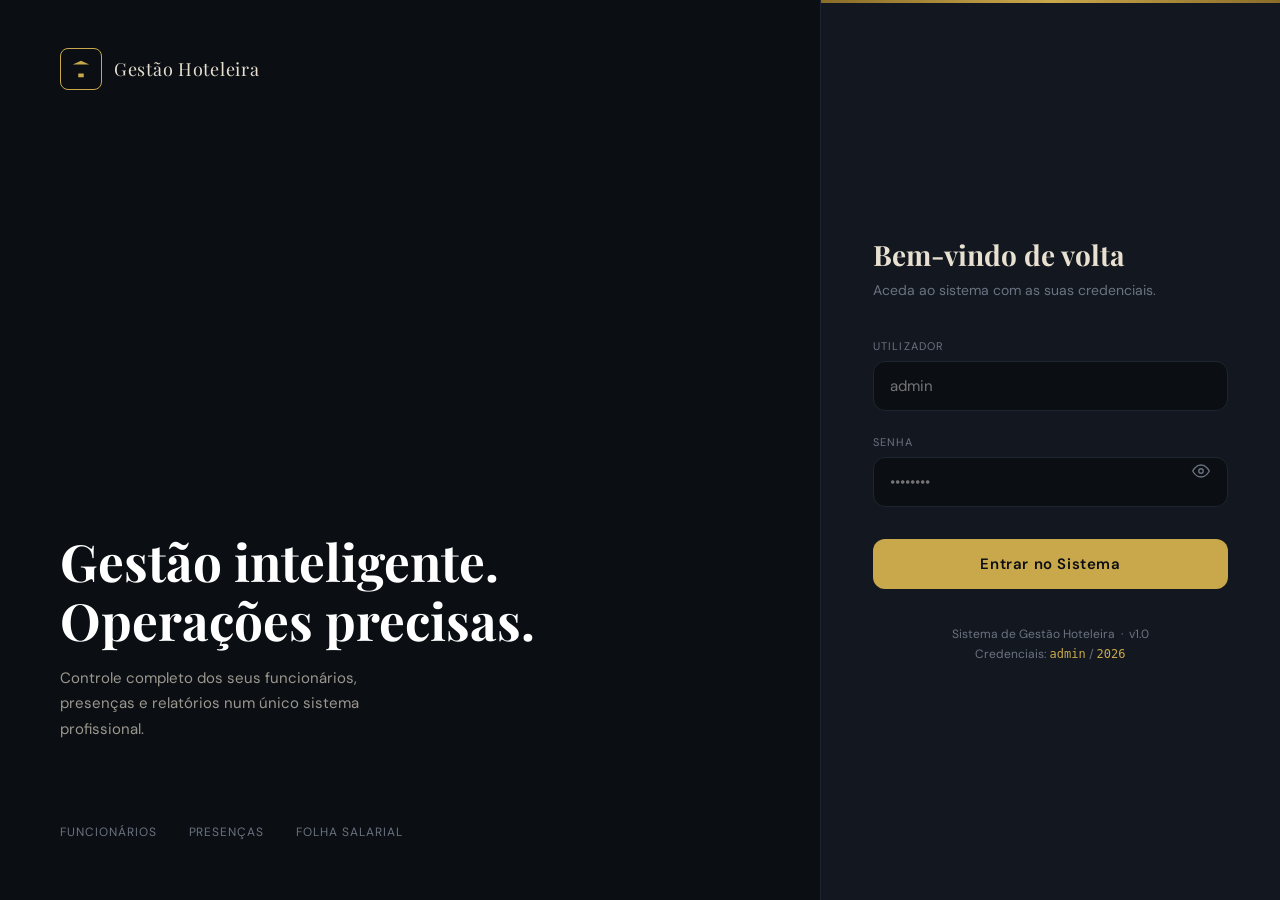
==== index.html @ 61be3314 "Add files via upload FRONT-END" ====
<!DOCTYPE html>
<html lang="pt">
<head>
  <meta charset="UTF-8"/>
  <meta name="viewport" content="width=device-width, initial-scale=1.0"/>
  <title>Gestão Hoteleira — Login</title>
  <link rel="stylesheet" href="login.css"/>
</head>
<body>

<!-- ── PAINEL ESQUERDO ── -->
<div class="left">
  <div class="left-badge">
    <div class="icon">
      <svg viewBox="0 0 24 24"><path d="M3 21h18M3 7l9-4 9 4M4 21V7M20 21V7M9 21v-4h6v4"/></svg>
    </div>
    <span>Gestão Hoteleira</span>
  </div>

  <div class="left-copy">
    <h1>Gestão inteligente.<br/>Operações precisas.</h1>
    <p>Controle completo dos seus funcionários, presenças e relatórios num único sistema profissional.</p>

    <div class="stat-row">
      <div class="stat"><strong>ㅤ</strong><span>Funcionários</span></div>
      <div class="stat"><strong>ㅤ</strong><span>Presenças</span></div>
      <div class="stat"><strong>ㅤ</strong><span>Folha Salarial</span></div>
    </div>
  </div>
</div>

<!-- ── PAINEL DIREITO (login form) ── -->
<div class="right">
  <div class="form-header">
    <h2>Bem‑vindo de volta</h2>
    <p>Aceda ao sistema com as suas credenciais.</p>
  </div>

  <div class="field">
    <label for="usuario">Utilizador</label>
    <input type="text" id="usuario" placeholder="admin" autocomplete="username"/>
  </div>

  <div class="field">
    <label for="senha">Senha</label>
    <input type="password" id="senha" placeholder="••••••••" autocomplete="current-password"/>
    <button class="toggle-pw" type="button" onclick="togglePw(this)" aria-label="Mostrar senha">
      <svg viewBox="0 0 24 24">
        <path d="M1 12s4-8 11-8 11 8 11 8-4 8-11 8-11-8-11-8z"/>
        <circle cx="12" cy="12" r="3"/>
      </svg>
    </button>
    <div class="error-msg" id="errMsg">Utilizador ou senha incorrectos.</div>
  </div>

  <button class="btn-login" id="btnLogin" onclick="doLogin()">
    <span>Entrar no Sistema</span>
    <div class="spinner"></div>
  </button>

  <p class="footer-note">
    Sistema de Gestão Hoteleira &nbsp;·&nbsp; v1.0<br/>
    Credenciais: <code>admin</code> / <code>2026</code>
  </p>
</div>

<script src="login.js"></script>
</body>
</html>
---- login.css ----
/* LOGIN.CSS — Hotel Management System */

@import url('https://fonts.googleapis.com/css2?family=Playfair+Display:wght@400;700&family=DM+Sans:wght@300;400;500;600&display=swap');

*, *::before, *::after { box-sizing: border-box; margin: 0; padding: 0; }

:root {
  --bg:       #0b0f14;
  --surface:  #131820;
  --border:   #1e2530;
  --gold:     #c9a84c;
  --gold-dim: #8a6c28;
  --text:     #e8e0d0;
  --muted:    #6b7280;
  --danger:   #e05252;
  --radius:   12px;
}

body {
  min-height: 100vh;
  background: var(--bg);
  display: flex;
  font-family: 'DM Sans', sans-serif;
  color: var(--text);
  overflow: hidden;
}

/* ── LEFT PANEL ── */
.left {
  flex: 1;
  position: relative;
  display: flex;
  flex-direction: column;
  justify-content: flex-end;
  padding: 60px;
  background:
    linear-gradient(160deg, rgba(11,15,20,0.0) 30%, rgba(11,15,20,0.85) 100%),
    url('https://images.unsplash.com/photo-1542314831-068cd1dbfeeb?w=900&q=80') center/cover no-repeat;
}

.left-badge {
  position: absolute;
  top: 48px;
  left: 60px;
  display: flex;
  align-items: center;
  gap: 12px;
}

.left-badge .icon {
  width: 42px; height: 42px;
  border: 1.5px solid var(--gold);
  border-radius: 8px;
  display: grid;
  place-items: center;
}

.left-badge .icon svg { width: 22px; fill: var(--gold); }

.left-badge span {
  font-family: 'Playfair Display', serif;
  font-size: 18px;
  letter-spacing: 0.04em;
  color: var(--text);
}

.left-copy h1 {
  font-family: 'Playfair Display', serif;
  font-size: clamp(2rem, 4vw, 3.2rem);
  line-height: 1.15;
  margin-bottom: 16px;
  color: #fff;
}

.left-copy p {
  font-size: 15px;
  color: rgba(232,224,208,0.65);
  max-width: 360px;
  line-height: 1.7;
}

.stat-row {
  display: flex;
  gap: 32px;
  margin-top: 40px;
}

.stat { display: flex; flex-direction: column; gap: 4px; }
.stat strong { font-size: 28px; color: var(--gold); font-weight: 600; }
.stat span   { font-size: 12px; color: var(--muted); letter-spacing: 0.08em; text-transform: uppercase; }

/* ── RIGHT PANEL ── */
.right {
  width: 460px;
  background: var(--surface);
  border-left: 1px solid var(--border);
  display: flex;
  flex-direction: column;
  justify-content: center;
  padding: 64px 52px;
  position: relative;
  animation: slideIn .5s ease both;
}

.right::before {
  content: '';
  position: absolute;
  top: 0; left: 0; right: 0;
  height: 3px;
  background: linear-gradient(90deg, var(--gold-dim), var(--gold), var(--gold-dim));
}

/* ── FORM ── */
.form-header { margin-bottom: 40px; }
.form-header h2 {
  font-family: 'Playfair Display', serif;
  font-size: 28px;
  margin-bottom: 8px;
}
.form-header p { font-size: 14px; color: var(--muted); }

label {
  display: block;
  font-size: 11px;
  letter-spacing: 0.1em;
  text-transform: uppercase;
  color: var(--muted);
  margin-bottom: 8px;
}

.field { margin-bottom: 24px; position: relative; }

input {
  width: 100%;
  background: var(--bg);
  border: 1px solid var(--border);
  border-radius: var(--radius);
  color: var(--text);
  font-family: 'DM Sans', sans-serif;
  font-size: 15px;
  padding: 14px 16px;
  outline: none;
  transition: border-color .2s, box-shadow .2s;
}

input:focus {
  border-color: var(--gold);
  box-shadow: 0 0 0 3px rgba(201,168,76,.12);
}

input.error { border-color: var(--danger); }

/* ── PASSWORD TOGGLE ── */
.toggle-pw {
  position: absolute;
  right: 14px;
  top: 50%;
  transform: translateY(-50%);
  background: none;
  border: none;
  cursor: pointer;
  color: var(--muted);
  padding: 4px;
  display: flex;
  align-items: center;
  transition: color .15s;
}
.toggle-pw:hover { color: var(--gold); }
.toggle-pw svg { width: 18px; stroke: currentColor; fill: none; stroke-width: 1.8; }

/* ── ERROR MSG ── */
.error-msg {
  font-size: 12px;
  color: var(--danger);
  margin-top: 6px;
  display: none;
}
.error-msg.show { display: block; }

/* ── BUTTON ── */
.btn-login {
  width: 100%;
  padding: 15px;
  background: var(--gold);
  color: #0b0f14;
  border: none;
  border-radius: var(--radius);
  font-family: 'DM Sans', sans-serif;
  font-size: 15px;
  font-weight: 600;
  letter-spacing: 0.04em;
  cursor: pointer;
  margin-top: 8px;
  position: relative;
  overflow: hidden;
  transition: background .2s, transform .1s;
}
.btn-login:hover  { background: #dbbf6a; }
.btn-login:active { transform: scale(.98); }

.btn-login .spinner {
  display: none;
  width: 18px; height: 18px;
  border: 2px solid rgba(11,15,20,.3);
  border-top-color: #0b0f14;
  border-radius: 50%;
  animation: spin .7s linear infinite;
  position: absolute;
  top: 50%; left: 50%;
  transform: translate(-50%,-50%);
}
.btn-login.loading span   { opacity: 0; }
.btn-login.loading .spinner { display: block; }

/* ── FOOTER ── */
.footer-note {
  margin-top: 36px;
  font-size: 12px;
  color: var(--muted);
  text-align: center;
  line-height: 1.6;
}

.footer-note code { color: var(--gold); }

/* ── ANIMATIONS ── */
.shake { animation: shake .35s ease; }

@keyframes spin {
  to { transform: translate(-50%,-50%) rotate(360deg); }
}

@keyframes shake {
  0%,100% { transform: translateX(0); }
  20%     { transform: translateX(-8px); }
  40%     { transform: translateX(8px); }
  60%     { transform: translateX(-5px); }
  80%     { transform: translateX(5px); }
}

@keyframes slideIn {
  from { opacity: 0; transform: translateX(30px); }
  to   { opacity: 1; transform: translateX(0); }
}

/* ── RESPONSIVE ── */
@media (max-width: 820px) {
  body { flex-direction: column; }
  .left { min-height: 260px; padding: 40px 28px; }
  .left-badge { top: 28px; left: 28px; }
  .left-copy h1 { font-size: 1.8rem; }
  .right { width: 100%; padding: 48px 28px; }
}
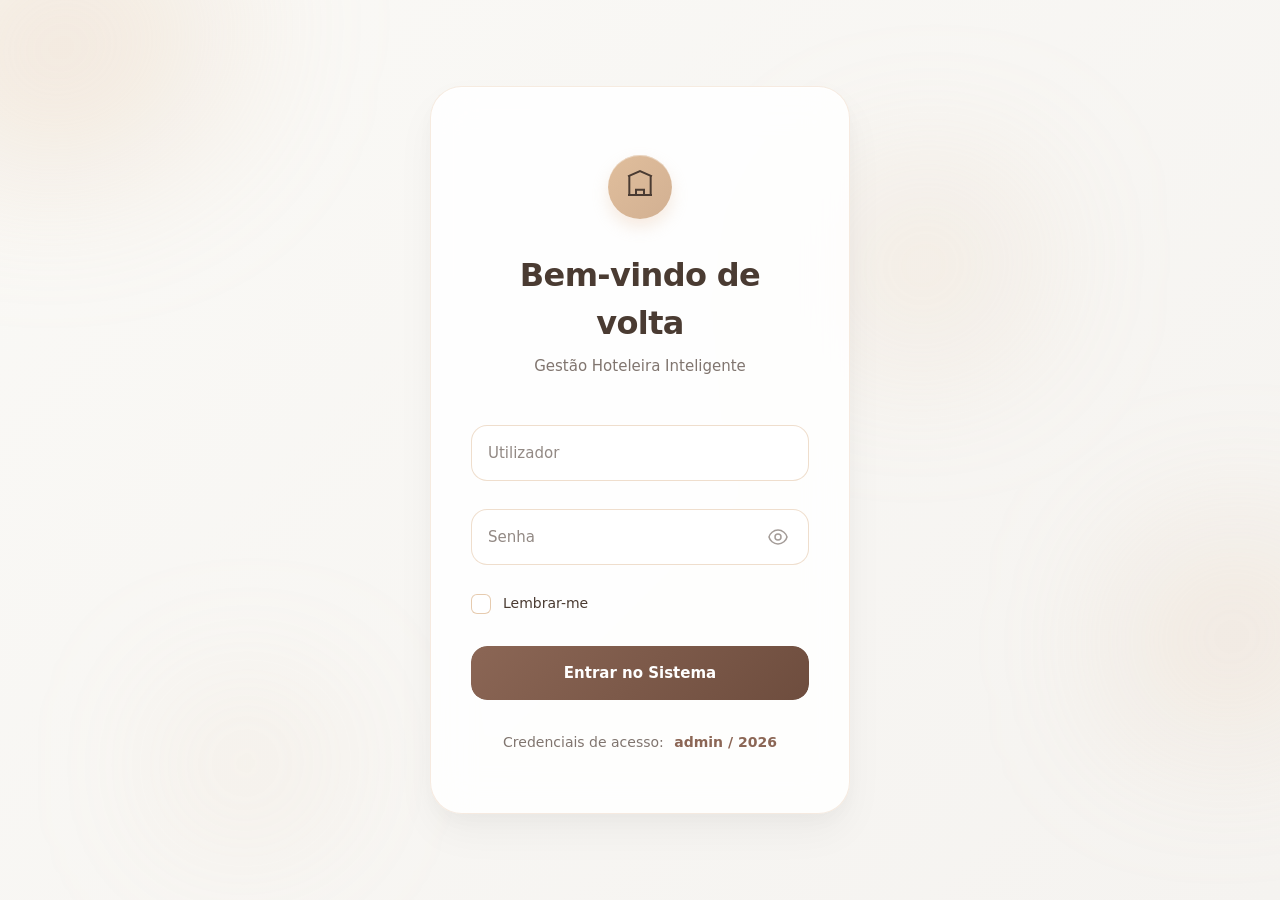
==== commit 1ee8ac61: "Add files via upload" ====
--- a/index.html
+++ b/index.html
@@ -1,69 +1,119 @@
 <!DOCTYPE html>
 <html lang="pt">
 <head>
-  <meta charset="UTF-8"/>
-  <meta name="viewport" content="width=device-width, initial-scale=1.0"/>
-  <title>Gestão Hoteleira — Login</title>
-  <link rel="stylesheet" href="login.css"/>
+    <meta charset="UTF-8">
+    <meta name="viewport" content="width=device-width, initial-scale=1.0">
+    <title>Gestão Hoteleira — Login</title>
+    <link rel="stylesheet" href="login.css">
 </head>
 <body>
+    <div class="soft-background">
+        <div class="floating-shapes">
+            <div class="soft-blob blob-1"></div>
+            <div class="soft-blob blob-2"></div>
+            <div class="soft-blob blob-3"></div>
+            <div class="soft-blob blob-4"></div>
+        </div>
+    </div>
 
-<!-- ── PAINEL ESQUERDO ── -->
-<div class="left">
-  <div class="left-badge">
-    <div class="icon">
-      <svg viewBox="0 0 24 24"><path d="M3 21h18M3 7l9-4 9 4M4 21V7M20 21V7M9 21v-4h6v4"/></svg>
+    <div class="login-container">
+        <div class="soft-card">
+            <div class="comfort-header">
+                <div class="gentle-logo">
+                    <div class="logo-circle">
+                        <div class="comfort-icon">
+                            <!-- Ícone Original do Hotel -->
+                            <svg viewBox="0 0 24 24" width="32" height="32" fill="none" stroke="currentColor" stroke-width="1.5">
+                                <path d="M3 21h18M3 7l9-4 9 4M4 21V7M20 21V7M9 21v-4h6v4"/>
+                            </svg>
+                        </div>
+                        <div class="gentle-glow"></div>
+                    </div>
+                </div>
+                <h1 class="comfort-title">Bem‑vindo de volta</h1>
+                <p class="gentle-subtitle">Gestão Hoteleira Inteligente</p>
+            </div>
+            
+            <form class="comfort-form" id="loginForm" novalidate onsubmit="event.preventDefault(); doLogin();">
+                <div class="soft-field">
+                    <div class="field-container" id="containerUsuario">
+                        <!-- O placeholder=" " é necessário para o CSS do floating label funcionar -->
+                        <input type="text" id="usuario" name="usuario" required autocomplete="username" placeholder=" ">
+                        <label for="usuario">Utilizador</label>
+                        <div class="field-accent"></div>
+                    </div>
+                    <span class="gentle-error" id="uError"></span>
+                </div>
+
+                <div class="soft-field">
+                    <div class="field-container" id="containerSenha">
+                        <input type="password" id="senha" name="senha" required autocomplete="current-password" placeholder=" ">
+                        <label for="senha">Senha</label>
+                        <button type="button" class="gentle-toggle" id="passwordToggle" onclick="togglePw(this)" aria-label="Mostrar senha">
+                            <div class="toggle-icon">
+                                <svg class="eye-open" width="20" height="20" viewBox="0 0 20 20" fill="none">
+                                    <path d="M10 3c-4.5 0-8.3 3.8-9 7 .7 3.2 4.5 7 9 7s8.3-3.8 9-7c-.7-3.2-4.5-7-9-7z" stroke="currentColor" stroke-width="1.5" fill="none"/>
+                                    <circle cx="10" cy="10" r="3" stroke="currentColor" stroke-width="1.5" fill="none"/>
+                                </svg>
+                                <svg class="eye-closed" width="20" height="20" viewBox="0 0 20 20" fill="none">
+                                    <path d="M3 3l14 14M8.5 8.5a3 3 0 004 4m2.5-2.5C15 10 12.5 7 10 7c-.5 0-1 .1-1.5.3M10 13c-2.5 0-4.5-2-5-3 .3-.6.7-1.2 1.2-1.7" stroke="currentColor" stroke-width="1.5" stroke-linecap="round" stroke-linejoin="round"/>
+                                </svg>
+                            </div>
+                        </button>
+                        <div class="field-accent"></div>
+                    </div>
+                    <span class="gentle-error" id="sError"></span>
+                </div>
+
+                <div class="comfort-options">
+                    <label class="gentle-checkbox">
+                        <input type="checkbox" id="remember" name="remember">
+                        <span class="checkbox-soft">
+                            <div class="check-circle"></div>
+                            <svg class="check-mark" width="12" height="10" viewBox="0 0 12 10" fill="none">
+                                <path d="M1 5l3 3 7-7" stroke="currentColor" stroke-width="2" stroke-linecap="round" stroke-linejoin="round"/>
+                            </svg>
+                        </span>
+                        <span class="checkbox-text">Lembrar-me</span>
+                    </label>
+                </div>
+
+                <button type="submit" class="comfort-button" id="btnLogin">
+                    <div class="button-background"></div>
+                    <span class="button-text">Entrar no Sistema</span>
+                    <div class="button-loader">
+                        <div class="gentle-spinner">
+                            <div class="spinner-circle"></div>
+                        </div>
+                    </div>
+                    <div class="button-glow"></div>
+                </button>
+            </form>
+
+            <div class="comfort-signup">
+                <span class="signup-text">Credenciais de acesso:</span>
+                <span class="comfort-link" style="cursor:default;">admin / 2026</span>
+            </div>
+
+            <!-- Ecrã de Sucesso (Oculto por defeito) -->
+            <div class="gentle-success" id="successMessage">
+                <div class="success-bloom">
+                    <div class="bloom-rings">
+                        <div class="bloom-ring ring-1"></div>
+                        <div class="bloom-ring ring-2"></div>
+                    </div>
+                    <div class="success-icon">
+                        <svg width="28" height="28" viewBox="0 0 28 28" fill="none">
+                            <path d="M8 14l5 5 11-11" stroke="currentColor" stroke-width="2.5" stroke-linecap="round" stroke-linejoin="round"/>
+                        </svg>
+                    </div>
+                </div>
+                <h3 class="success-title">Bem-vindo!</h3>
+                <p class="success-desc">A redirecionar para o painel...</p>
+            </div>
+        </div>
     </div>
-    <span>Gestão Hoteleira</span>
-  </div>
 
-  <div class="left-copy">
-    <h1>Gestão inteligente.<br/>Operações precisas.</h1>
-    <p>Controle completo dos seus funcionários, presenças e relatórios num único sistema profissional.</p>
-
-    <div class="stat-row">
-      <div class="stat"><strong>ㅤ</strong><span>Funcionários</span></div>
-      <div class="stat"><strong>ㅤ</strong><span>Presenças</span></div>
-      <div class="stat"><strong>ㅤ</strong><span>Folha Salarial</span></div>
-    </div>
-  </div>
-</div>
-
-<!-- ── PAINEL DIREITO (login form) ── -->
-<div class="right">
-  <div class="form-header">
-    <h2>Bem‑vindo de volta</h2>
-    <p>Aceda ao sistema com as suas credenciais.</p>
-  </div>
-
-  <div class="field">
-    <label for="usuario">Utilizador</label>
-    <input type="text" id="usuario" placeholder="admin" autocomplete="username"/>
-  </div>
-
-  <div class="field">
-    <label for="senha">Senha</label>
-    <input type="password" id="senha" placeholder="••••••••" autocomplete="current-password"/>
-    <button class="toggle-pw" type="button" onclick="togglePw(this)" aria-label="Mostrar senha">
-      <svg viewBox="0 0 24 24">
-        <path d="M1 12s4-8 11-8 11 8 11 8-4 8-11 8-11-8-11-8z"/>
-        <circle cx="12" cy="12" r="3"/>
-      </svg>
-    </button>
-    <div class="error-msg" id="errMsg">Utilizador ou senha incorrectos.</div>
-  </div>
-
-  <button class="btn-login" id="btnLogin" onclick="doLogin()">
-    <span>Entrar no Sistema</span>
-    <div class="spinner"></div>
-  </button>
-
-  <p class="footer-note">
-    Sistema de Gestão Hoteleira &nbsp;·&nbsp; v1.0<br/>
-    Credenciais: <code>admin</code> / <code>2026</code>
-  </p>
-</div>
-
-<script src="login.js"></script>
+    <script src="login.js"></script>
 </body>
-</html>
+</html>
--- a/login.css
+++ b/login.css
@@ -1,253 +1,218 @@
-/* LOGIN.CSS — Hotel Management System */
-
-@import url('https://fonts.googleapis.com/css2?family=Playfair+Display:wght@400;700&family=DM+Sans:wght@300;400;500;600&display=swap');
-
-*, *::before, *::after { box-sizing: border-box; margin: 0; padding: 0; }
-
-:root {
-  --bg:       #0b0f14;
-  --surface:  #131820;
-  --border:   #1e2530;
-  --gold:     #c9a84c;
-  --gold-dim: #8a6c28;
-  --text:     #e8e0d0;
-  --muted:    #6b7280;
-  --danger:   #e05252;
-  --radius:   12px;
+* {
+    margin: 0;
+    padding: 0;
+    box-sizing: border-box;
 }
 
 body {
-  min-height: 100vh;
-  background: var(--bg);
-  display: flex;
-  font-family: 'DM Sans', sans-serif;
-  color: var(--text);
-  overflow: hidden;
-}
-
-/* ── LEFT PANEL ── */
-.left {
-  flex: 1;
-  position: relative;
-  display: flex;
-  flex-direction: column;
-  justify-content: flex-end;
-  padding: 60px;
-  background:
-    linear-gradient(160deg, rgba(11,15,20,0.0) 30%, rgba(11,15,20,0.85) 100%),
-    url('https://images.unsplash.com/photo-1542314831-068cd1dbfeeb?w=900&q=80') center/cover no-repeat;
-}
-
-.left-badge {
-  position: absolute;
-  top: 48px;
-  left: 60px;
-  display: flex;
-  align-items: center;
-  gap: 12px;
-}
-
-.left-badge .icon {
-  width: 42px; height: 42px;
-  border: 1.5px solid var(--gold);
-  border-radius: 8px;
-  display: grid;
-  place-items: center;
-}
-
-.left-badge .icon svg { width: 22px; fill: var(--gold); }
-
-.left-badge span {
-  font-family: 'Playfair Display', serif;
-  font-size: 18px;
-  letter-spacing: 0.04em;
-  color: var(--text);
-}
-
-.left-copy h1 {
-  font-family: 'Playfair Display', serif;
-  font-size: clamp(2rem, 4vw, 3.2rem);
-  line-height: 1.15;
-  margin-bottom: 16px;
-  color: #fff;
-}
-
-.left-copy p {
-  font-size: 15px;
-  color: rgba(232,224,208,0.65);
-  max-width: 360px;
-  line-height: 1.7;
-}
-
-.stat-row {
-  display: flex;
-  gap: 32px;
-  margin-top: 40px;
-}
-
-.stat { display: flex; flex-direction: column; gap: 4px; }
-.stat strong { font-size: 28px; color: var(--gold); font-weight: 600; }
-.stat span   { font-size: 12px; color: var(--muted); letter-spacing: 0.08em; text-transform: uppercase; }
-
-/* ── RIGHT PANEL ── */
-.right {
-  width: 460px;
-  background: var(--surface);
-  border-left: 1px solid var(--border);
-  display: flex;
-  flex-direction: column;
-  justify-content: center;
-  padding: 64px 52px;
-  position: relative;
-  animation: slideIn .5s ease both;
-}
-
-.right::before {
-  content: '';
-  position: absolute;
-  top: 0; left: 0; right: 0;
-  height: 3px;
-  background: linear-gradient(90deg, var(--gold-dim), var(--gold), var(--gold-dim));
-}
-
-/* ── FORM ── */
-.form-header { margin-bottom: 40px; }
-.form-header h2 {
-  font-family: 'Playfair Display', serif;
-  font-size: 28px;
-  margin-bottom: 8px;
-}
-.form-header p { font-size: 14px; color: var(--muted); }
-
-label {
-  display: block;
-  font-size: 11px;
-  letter-spacing: 0.1em;
-  text-transform: uppercase;
-  color: var(--muted);
-  margin-bottom: 8px;
-}
-
-.field { margin-bottom: 24px; position: relative; }
-
-input {
-  width: 100%;
-  background: var(--bg);
-  border: 1px solid var(--border);
-  border-radius: var(--radius);
-  color: var(--text);
-  font-family: 'DM Sans', sans-serif;
-  font-size: 15px;
-  padding: 14px 16px;
-  outline: none;
-  transition: border-color .2s, box-shadow .2s;
-}
-
-input:focus {
-  border-color: var(--gold);
-  box-shadow: 0 0 0 3px rgba(201,168,76,.12);
-}
-
-input.error { border-color: var(--danger); }
-
-/* ── PASSWORD TOGGLE ── */
-.toggle-pw {
-  position: absolute;
-  right: 14px;
-  top: 50%;
-  transform: translateY(-50%);
-  background: none;
-  border: none;
-  cursor: pointer;
-  color: var(--muted);
-  padding: 4px;
-  display: flex;
-  align-items: center;
-  transition: color .15s;
-}
-.toggle-pw:hover { color: var(--gold); }
-.toggle-pw svg { width: 18px; stroke: currentColor; fill: none; stroke-width: 1.8; }
-
-/* ── ERROR MSG ── */
-.error-msg {
-  font-size: 12px;
-  color: var(--danger);
-  margin-top: 6px;
-  display: none;
-}
-.error-msg.show { display: block; }
-
-/* ── BUTTON ── */
-.btn-login {
-  width: 100%;
-  padding: 15px;
-  background: var(--gold);
-  color: #0b0f14;
-  border: none;
-  border-radius: var(--radius);
-  font-family: 'DM Sans', sans-serif;
-  font-size: 15px;
-  font-weight: 600;
-  letter-spacing: 0.04em;
-  cursor: pointer;
-  margin-top: 8px;
-  position: relative;
-  overflow: hidden;
-  transition: background .2s, transform .1s;
-}
-.btn-login:hover  { background: #dbbf6a; }
-.btn-login:active { transform: scale(.98); }
-
-.btn-login .spinner {
-  display: none;
-  width: 18px; height: 18px;
-  border: 2px solid rgba(11,15,20,.3);
-  border-top-color: #0b0f14;
-  border-radius: 50%;
-  animation: spin .7s linear infinite;
-  position: absolute;
-  top: 50%; left: 50%;
-  transform: translate(-50%,-50%);
-}
-.btn-login.loading span   { opacity: 0; }
-.btn-login.loading .spinner { display: block; }
-
-/* ── FOOTER ── */
-.footer-note {
-  margin-top: 36px;
-  font-size: 12px;
-  color: var(--muted);
-  text-align: center;
-  line-height: 1.6;
-}
-
-.footer-note code { color: var(--gold); }
-
-/* ── ANIMATIONS ── */
+    font-family: -apple-system, BlinkMacSystemFont, 'Segoe UI', Roboto, 'Inter', system-ui, sans-serif;
+    background: linear-gradient(135deg, #FAF9F6 0%, #F5F3F0 100%);
+    min-height: 100vh;
+    display: flex;
+    padding: 40px 20px; 
+    line-height: 1.5;
+    position: relative;
+    overflow-x: hidden;
+    overflow-y: auto;
+}
+
+.soft-background {
+    position: fixed;
+    top: 0;
+    left: 0;
+    width: 100%;
+    height: 100%;
+    z-index: 0;
+    pointer-events: none;
+}
+
+.floating-shapes {
+    position: absolute;
+    width: 100%;
+    height: 100%;
+}
+
+.soft-blob {
+    position: absolute;
+    border-radius: 50% 40% 60% 30%;
+    background: linear-gradient(45deg, rgba(224, 190, 156, 0.4), rgba(224, 190, 156, 0.15));
+    animation: softFloat 12s ease-in-out infinite;
+    filter: blur(80px);
+}
+
+.blob-1 { width: 300px; height: 250px; top: -10%; left: -5%; animation-delay: 0s; }
+.blob-2 { width: 200px; height: 180px; top: 60%; right: -5%; animation-delay: -4s; }
+.blob-3 { width: 180px; height: 160px; top: 20%; right: 20%; animation-delay: -8s; }
+.blob-4 { width: 120px; height: 100px; bottom: 10%; left: 15%; animation-delay: -6s; }
+
+@keyframes softFloat {
+    0%, 100% { transform: translate(0, 0) rotate(0deg) scale(1); border-radius: 50% 40% 60% 30%; }
+    25% { transform: translate(30px, -20px) rotate(90deg) scale(1.1); border-radius: 40% 60% 30% 50%; }
+    50% { transform: translate(-20px, -30px) rotate(180deg) scale(0.9); border-radius: 60% 30% 50% 40%; }
+    75% { transform: translate(-30px, 20px) rotate(270deg) scale(1.05); border-radius: 30% 50% 40% 60%; }
+}
+
+.login-container {
+    width: 100%;
+    max-width: 420px;
+    position: relative;
+    z-index: 1;
+    margin: auto; 
+}
+
+.soft-card {
+    background: rgba(255, 255, 255, 0.85);
+    -webkit-backdrop-filter: blur(20px);
+    backdrop-filter: blur(20px);
+    border-radius: 32px;
+    padding: 60px 40px; /* Espaçamento interno generoso */
+    box-shadow: 0 20px 40px rgba(0, 0, 0, 0.04), 0 8px 24px rgba(0, 0, 0, 0.03), inset 0 1px 0 rgba(255, 255, 255, 0.9);
+    border: 1px solid rgba(224, 190, 156, 0.3);
+    position: relative;
+    overflow: hidden;
+}
+
+.comfort-header { 
+    text-align: center; 
+    margin-bottom: 48px; /* Espaço maior entre título e formulário */
+}
+
+.gentle-logo {
+    position: relative; width: 80px; height: 80px; margin: 0 auto 24px;
+    display: flex; align-items: center; justify-content: center;
+}
+
+.logo-circle {
+    position: relative; width: 64px; height: 64px;
+    background: linear-gradient(135deg, #E0BE9C, #D2B092);
+    border-radius: 50%; display: flex; align-items: center; justify-content: center;
+    box-shadow: 0 8px 16px rgba(224, 190, 156, 0.3), inset 0 1px 0 rgba(255, 255, 255, 0.4);
+    animation: gentleBreathe 4s ease-in-out infinite;
+}
+
+@keyframes gentleBreathe {
+    0%, 100% { transform: scale(1); box-shadow: 0 8px 16px rgba(224, 190, 156, 0.3), inset 0 1px 0 rgba(255, 255, 255, 0.4); }
+    50% { transform: scale(1.05); box-shadow: 0 12px 20px rgba(224, 190, 156, 0.4), inset 0 1px 0 rgba(255, 255, 255, 0.6); }
+}
+
+.comfort-icon { color: #4A3B32; position: relative; z-index: 2; }
+
+.comfort-title { color: #4A3B32; font-size: 2rem; font-weight: 600; margin-bottom: 8px; letter-spacing: -0.02em; }
+.gentle-subtitle { color: rgba(74, 59, 50, 0.7); font-size: 15px; font-weight: 400; }
+
+.soft-field { position: relative; margin-bottom: 28px; } /* Maior espaçamento entre campos */
+
+.field-container {
+    position: relative; background: rgba(255, 255, 255, 0.7);
+    border: 1.5px solid rgba(224, 190, 156, 0.5);
+    border-radius: 16px; overflow: hidden; transition: all 0.3s ease;
+}
+
+.field-container:focus-within {
+    border-color: #8B6655; box-shadow: 0 0 0 3px rgba(139, 102, 85, 0.15); background: #FFFFFF;
+}
+
+.field-container.error { border-color: #e05252; box-shadow: 0 0 0 3px rgba(224, 82, 82, 0.1); }
+
+.soft-field input {
+    width: 100%; background: transparent; border: none; padding: 18px 16px;
+    color: #4A3B32; font-size: 15px; font-weight: 500; outline: none;
+    position: relative; z-index: 2; font-family: inherit;
+}
+
+.soft-field input::placeholder { color: transparent; }
+
+.soft-field label {
+    position: absolute; left: 16px; top: 50%; transform: translateY(-50%);
+    color: rgba(74, 59, 50, 0.6); font-size: 15px; font-weight: 400;
+    pointer-events: none; transition: all 0.3s ease; z-index: 3;
+}
+
+.soft-field input:focus + label, .soft-field input:not(:placeholder-shown) + label {
+    top: 12px; font-size: 12px; color: #8B6655; transform: translateY(0); font-weight: 600;
+}
+
+.field-accent {
+    position: absolute; bottom: 0; left: 0; width: 0; height: 2px;
+    background: linear-gradient(90deg, #E0BE9C, #8B6655); transition: width 0.3s ease; border-radius: 2px;
+}
+.field-container:focus-within .field-accent { width: 100%; }
+
+.soft-field:has(.gentle-toggle) input { padding-right: 56px; }
+
+.gentle-toggle {
+    position: absolute; right: 12px; top: 50%; transform: translateY(-50%);
+    background: none; border: none; cursor: pointer; z-index: 4;
+    padding: 8px; border-radius: 12px; transition: all 0.2s ease;
+}
+.toggle-icon { width: 20px; height: 20px; color: rgba(74, 59, 50, 0.5); transition: color 0.2s ease; }
+.gentle-toggle:hover { background: rgba(224, 190, 156, 0.15); }
+.gentle-toggle:hover .toggle-icon { color: #8B6655; }
+.eye-closed { display: none; }
+.gentle-toggle.toggle-active .eye-open { display: none; }
+.gentle-toggle.toggle-active .eye-closed { display: block; }
+
+.comfort-options { display: flex; justify-content: space-between; align-items: center; margin-bottom: 32px; flex-wrap: wrap; gap: 16px; }
+.gentle-checkbox { display: flex; align-items: center; cursor: pointer; font-size: 14px; color: #4A3B32; font-weight: 500; }
+.gentle-checkbox input[type="checkbox"] { display: none; }
+.checkbox-soft { width: 20px; height: 20px; margin-right: 12px; position: relative; display: flex; align-items: center; justify-content: center; }
+.check-circle { width: 100%; height: 100%; border: 1.5px solid rgba(224, 190, 156, 0.8); border-radius: 6px; background: rgba(255, 255, 255, 0.8); transition: all 0.3s ease; position: absolute; }
+.check-mark { color: transparent; transition: color 0.3s ease; position: relative; z-index: 1; }
+
+.gentle-checkbox input[type="checkbox"]:checked + .checkbox-soft .check-circle { background: #8B6655; border-color: #8B6655; box-shadow: 0 2px 6px rgba(139, 102, 85, 0.3); }
+.gentle-checkbox input[type="checkbox"]:checked + .checkbox-soft .check-mark { color: #FFFFFF; }
+
+.comfort-link { color: #8B6655; text-decoration: none; font-size: 14px; font-weight: 600; transition: all 0.2s ease; position: relative; }
+.comfort-link::after { content: ''; position: absolute; bottom: -2px; left: 0; width: 0; height: 1.5px; background: #8B6655; transition: width 0.3s ease; }
+.comfort-link:hover::after { width: 100%; }
+.comfort-link:hover { color: #4A3B32; }
+
+.comfort-button {
+    width: 100%; color: #FFFFFF; border: none; border-radius: 16px; padding: 0;
+    cursor: pointer; font-family: inherit; font-size: 15px; font-weight: 600; position: relative; margin-bottom: 32px;
+    overflow: hidden; min-height: 54px; display: flex; align-items: center; justify-content: center; transition: all 0.3s ease;
+}
+.button-background { position: absolute; top: 0; left: 0; right: 0; bottom: 0; background: linear-gradient(135deg, #8B6655 0%, #6E4D3E 100%); transition: all 0.3s ease; border-radius: 16px; }
+.comfort-button:hover { transform: translateY(-1px); }
+.comfort-button:hover .button-background { background: linear-gradient(135deg, #9C7563 0%, #8B6655 100%); box-shadow: 0 8px 16px rgba(139, 102, 85, 0.3); }
+.comfort-button:active { transform: translateY(0); }
+.button-text { position: relative; z-index: 2; transition: opacity 0.3s ease; }
+.button-loader { position: absolute; z-index: 2; opacity: 0; transition: opacity 0.3s ease; }
+.gentle-spinner { width: 20px; height: 20px; position: relative; }
+.spinner-circle { width: 100%; height: 100%; border: 2px solid rgba(255, 255, 255, 0.3); border-top: 2px solid #FFFFFF; border-radius: 50%; animation: gentleSpin 1s linear infinite; }
+
+@keyframes gentleSpin { 0% { transform: rotate(0deg); } 100% { transform: rotate(360deg); } }
+
+.comfort-button.loading .button-text { opacity: 0; }
+.comfort-button.loading .button-loader { opacity: 1; }
+
+.comfort-signup { text-align: center; font-size: 14px; color: rgba(74, 59, 50, 0.7); }
+.signup-text { margin-right: 6px; }
+
+.gentle-error { font-size: 12px; color: #e05252; margin-top: 6px; display: block; opacity: 0; transition: opacity .3s; }
+.gentle-error.show { opacity: 1; }
+
+.gentle-success {
+    display: none; position: absolute; top: 0; left: 0; width: 100%; height: 100%;
+    background: rgba(250, 249, 246, 0.95); z-index: 10; border-radius: 32px;
+    flex-direction: column; align-items: center; justify-content: center;
+    backdrop-filter: blur(10px); text-align: center;
+}
+.gentle-success.active { display: flex; animation: fadeIn .4s ease; }
+
+.success-bloom { position: relative; width: 80px; height: 80px; margin-bottom: 24px; display: flex; align-items: center; justify-content: center; }
+.success-icon { color: #4A5D4E; position: relative; z-index: 2; }
+.bloom-rings .bloom-ring { position: absolute; top: 0; left: 0; right: 0; bottom: 0; border-radius: 50%; background: rgba(74, 93, 78, 0.2); animation: bloomPulse 2s infinite ease-out; }
+.bloom-ring.ring-2 { animation-delay: 0.5s; }
+
+@keyframes bloomPulse { 0% { transform: scale(1); opacity: 1; } 100% { transform: scale(1.5); opacity: 0; } }
+@keyframes fadeIn { from { opacity: 0; } to { opacity: 1; } }
+
 .shake { animation: shake .35s ease; }
-
-@keyframes spin {
-  to { transform: translate(-50%,-50%) rotate(360deg); }
-}
-
 @keyframes shake {
-  0%,100% { transform: translateX(0); }
-  20%     { transform: translateX(-8px); }
-  40%     { transform: translateX(8px); }
-  60%     { transform: translateX(-5px); }
-  80%     { transform: translateX(5px); }
-}
-
-@keyframes slideIn {
-  from { opacity: 0; transform: translateX(30px); }
-  to   { opacity: 1; transform: translateX(0); }
-}
-
-/* ── RESPONSIVE ── */
-@media (max-width: 820px) {
-  body { flex-direction: column; }
-  .left { min-height: 260px; padding: 40px 28px; }
-  .left-badge { top: 28px; left: 28px; }
-  .left-copy h1 { font-size: 1.8rem; }
-  .right { width: 100%; padding: 48px 28px; }
-}
+    0%, 100% { transform: translateX(0); }
+    20% { transform: translateX(-8px); }
+    40% { transform: translateX(8px); }
+    60% { transform: translateX(-5px); }
+    80% { transform: translateX(5px); }
+}
